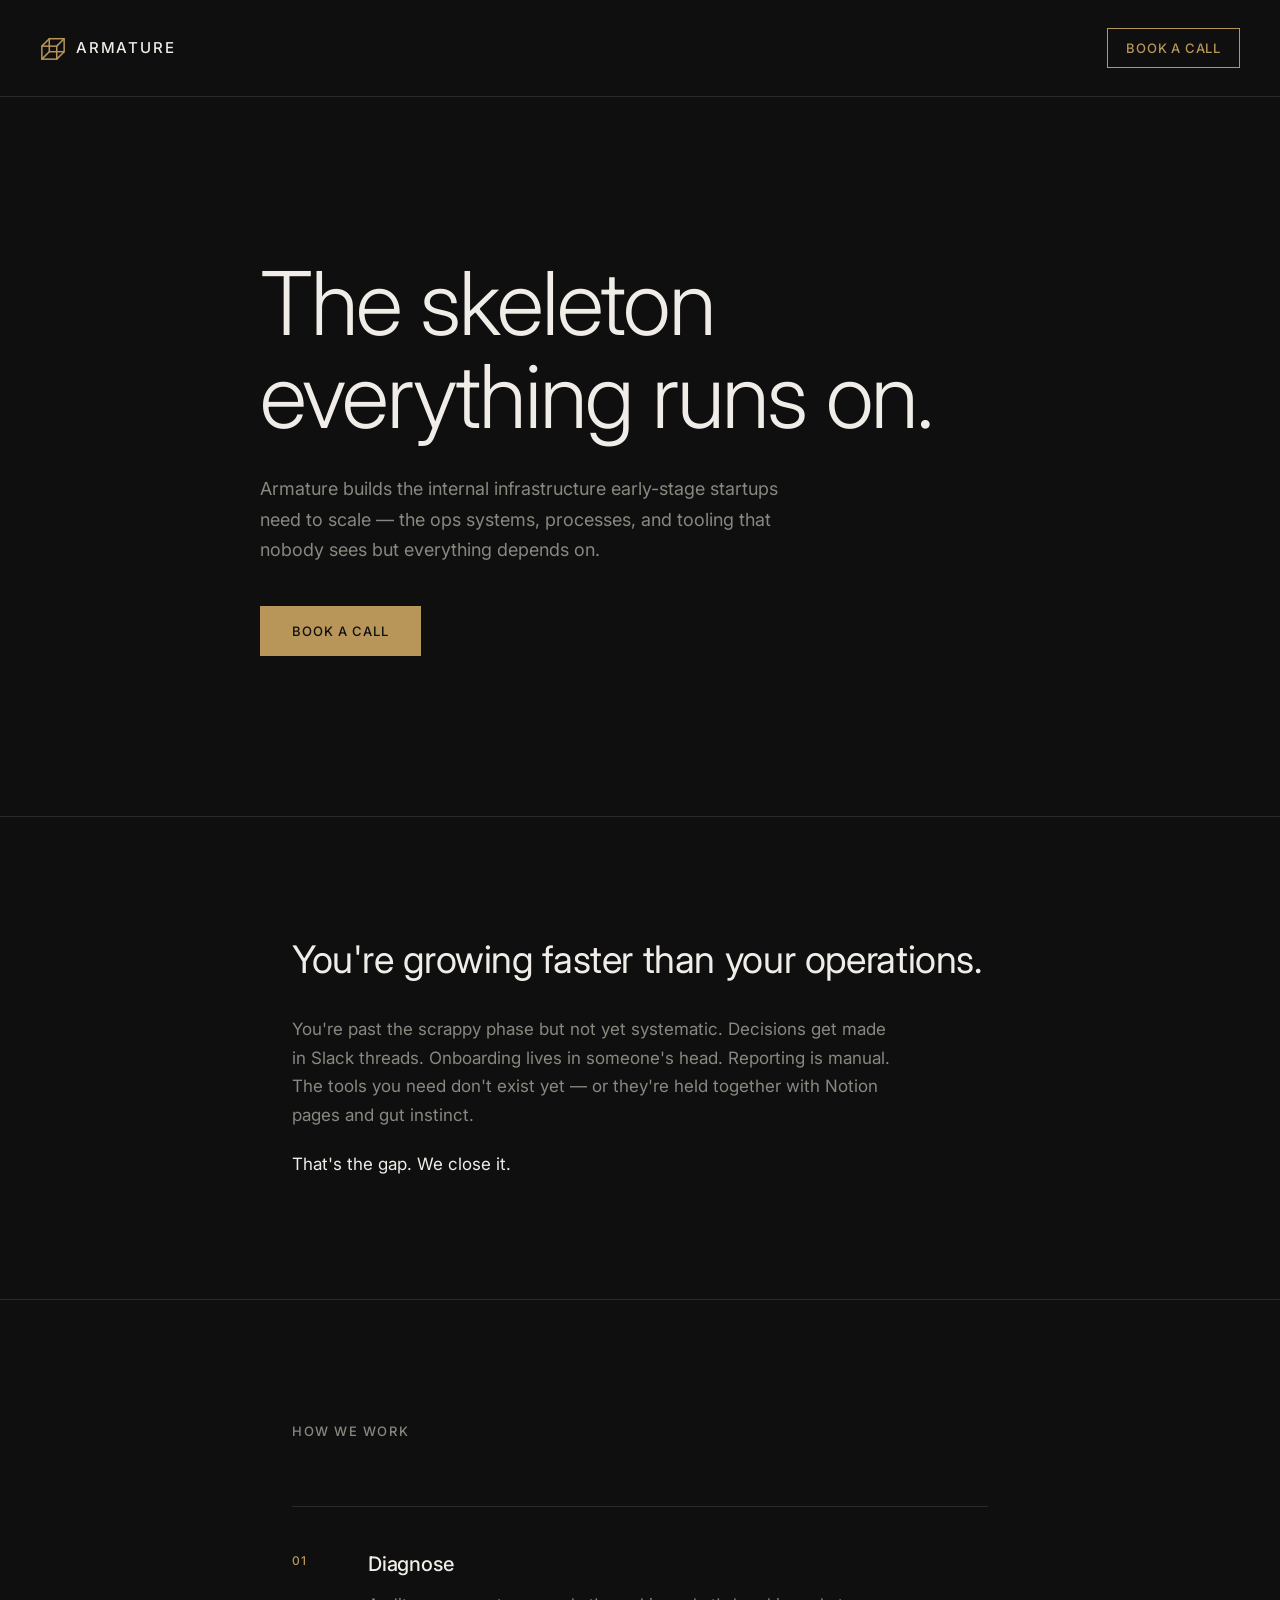
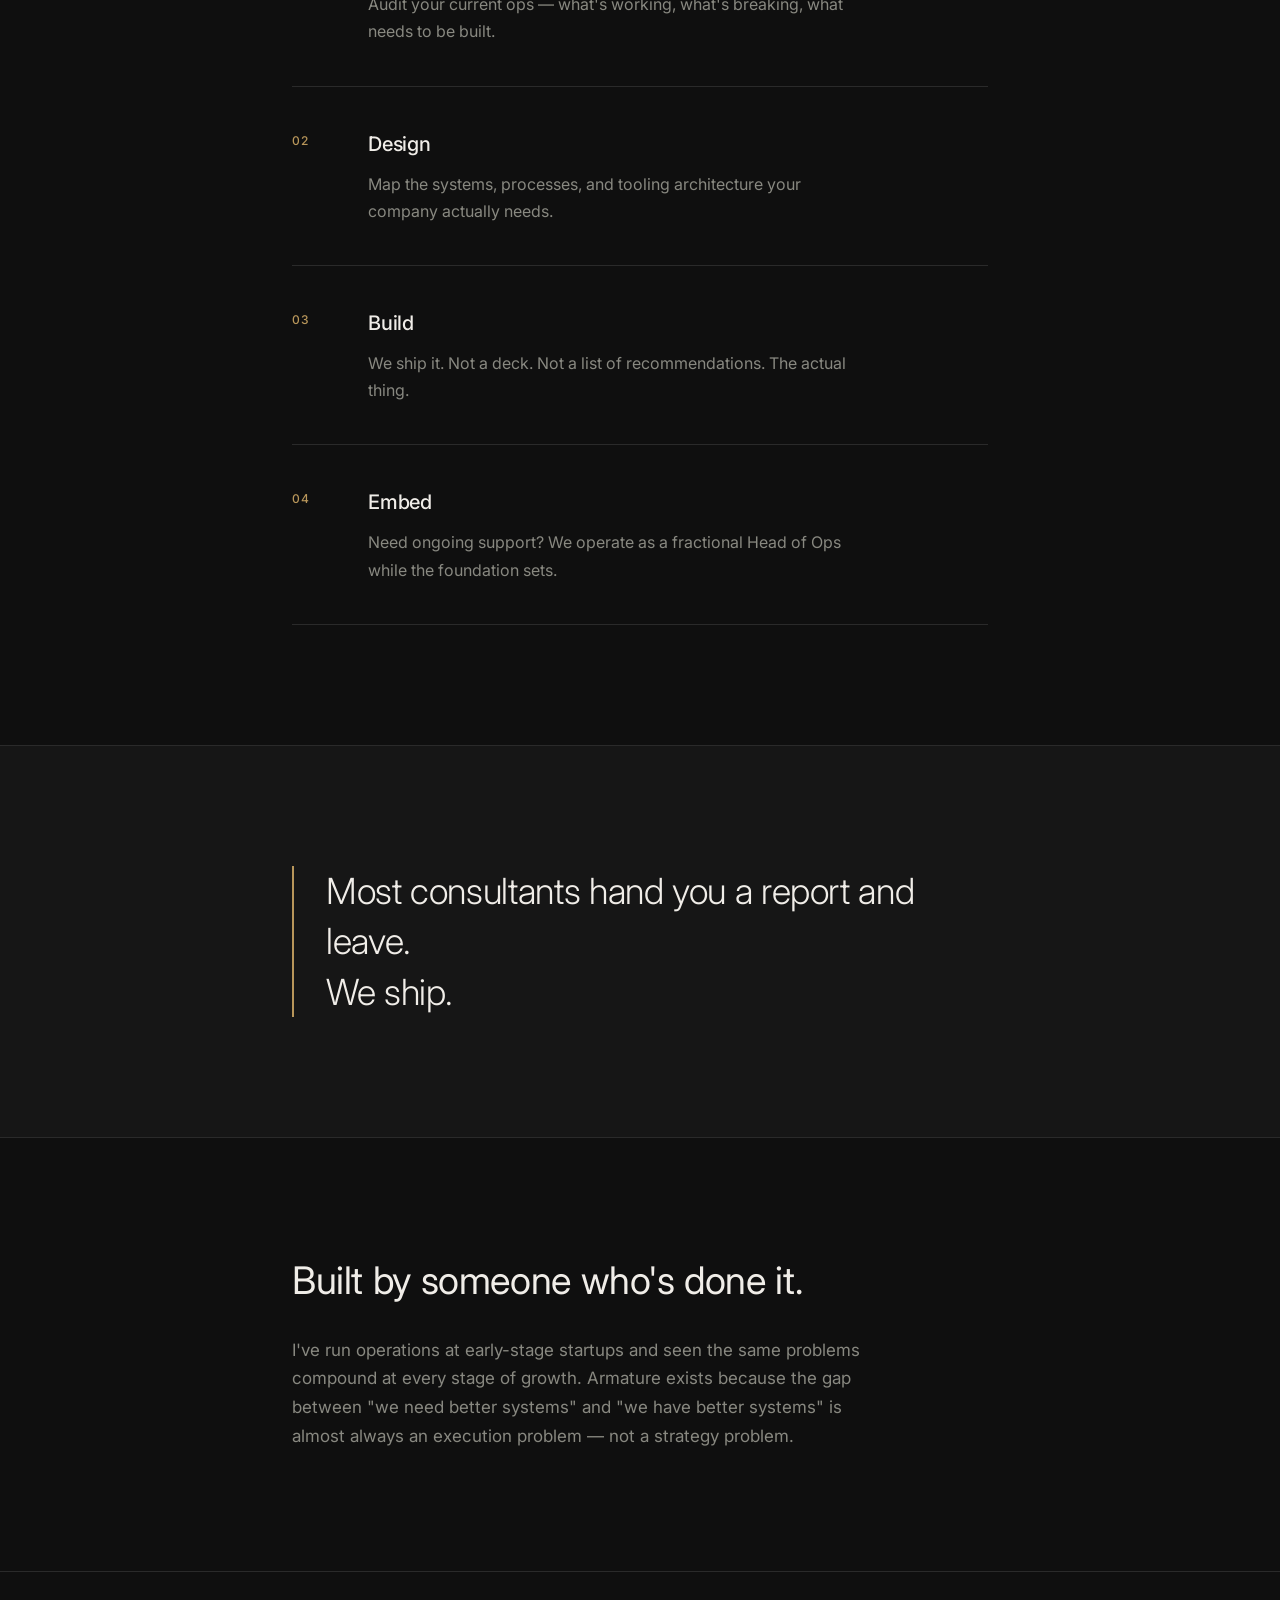
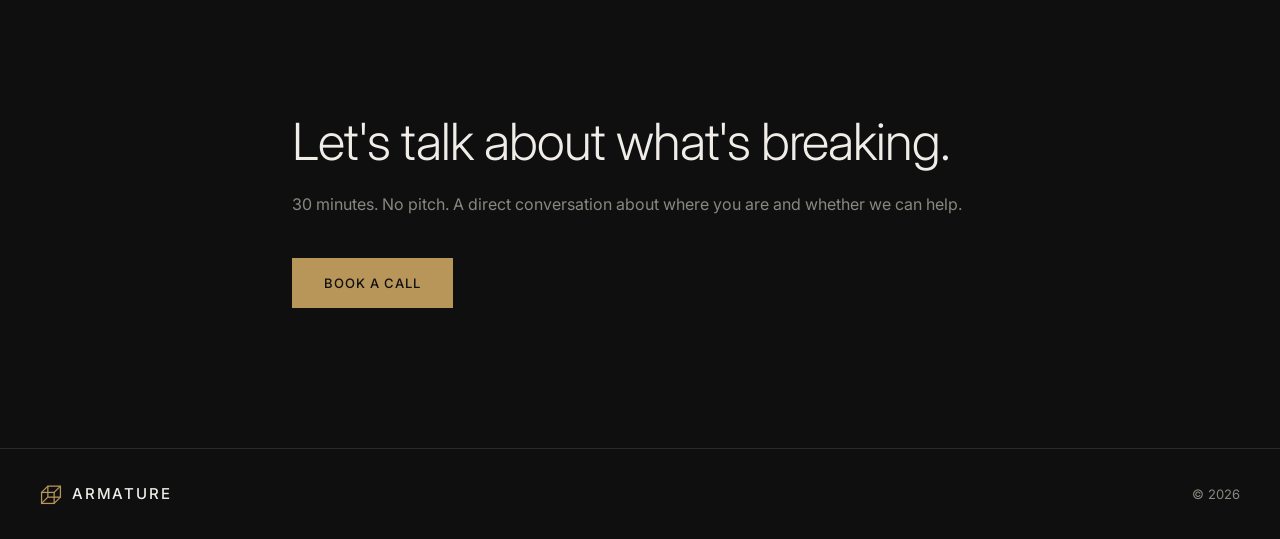
==== index.html @ 7bfe0d89 "Add files via upload" ====
<!DOCTYPE html>
<html lang="en">
<head>
  <meta charset="UTF-8" />
  <meta name="viewport" content="width=device-width, initial-scale=1.0" />
  <title>Armature — Ops Infrastructure for Startups</title>
  <link rel="preconnect" href="https://fonts.googleapis.com" />
  <link rel="preconnect" href="https://fonts.gstatic.com" crossorigin />
  <link href="https://fonts.googleapis.com/css2?family=Inter:wght@300;400;500;600&display=swap" rel="stylesheet" />
  <link rel="stylesheet" href="styles.css" />
</head>
<body>

  <!-- NAV -->
  <nav>
    <a href="#" class="wordmark">
      <svg class="logo-icon" width="26" height="26" viewBox="0 0 28 28" fill="none" xmlns="http://www.w3.org/2000/svg" aria-hidden="true">
        <!-- wireframe cube: front face, back face, 4 connecting edges -->
        <rect x="2"  y="12" width="16" height="14" stroke="#B8965A" stroke-width="1.6"/>
        <rect x="10" y="4"  width="16" height="14" stroke="#B8965A" stroke-width="1.6"/>
        <line x1="2"  y1="12" x2="10" y2="4"  stroke="#B8965A" stroke-width="1.6"/>
        <line x1="18" y1="12" x2="26" y2="4"  stroke="#B8965A" stroke-width="1.6"/>
        <line x1="18" y1="26" x2="26" y2="18" stroke="#B8965A" stroke-width="1.6"/>
        <line x1="2"  y1="26" x2="10" y2="18" stroke="#B8965A" stroke-width="1.6"/>
      </svg>
      <span>Armature</span>
    </a>
    <a href="#contact" class="nav-cta">Book a call</a>
  </nav>

  <!-- HERO -->
  <section class="hero">
    <div class="hero-inner">
      <h1>The skeleton<br>everything runs on.</h1>
      <p class="hero-sub">Armature builds the internal infrastructure early-stage startups need to scale — the ops systems, processes, and tooling that nobody sees but everything depends on.</p>
      <a href="#contact" class="btn-primary">Book a call</a>
    </div>
  </section>

  <!-- PROBLEM -->
  <section class="problem">
    <div class="container">
      <h2>You're growing faster than your operations.</h2>
      <p>You're past the scrappy phase but not yet systematic. Decisions get made in Slack threads. Onboarding lives in someone's head. Reporting is manual. The tools you need don't exist yet — or they're held together with Notion pages and gut instinct.</p>
      <p>That's the gap. We close it.</p>
    </div>
  </section>

  <!-- SERVICES -->
  <section class="services">
    <div class="container">
      <h2>How we work</h2>
      <div class="steps">

        <div class="step">
          <span class="step-num">01</span>
          <div class="step-body">
            <h3>Diagnose</h3>
            <p>Audit your current ops — what's working, what's breaking, what needs to be built.</p>
          </div>
        </div>

        <div class="step">
          <span class="step-num">02</span>
          <div class="step-body">
            <h3>Design</h3>
            <p>Map the systems, processes, and tooling architecture your company actually needs.</p>
          </div>
        </div>

        <div class="step">
          <span class="step-num">03</span>
          <div class="step-body">
            <h3>Build</h3>
            <p>We ship it. Not a deck. Not a list of recommendations. The actual thing.</p>
          </div>
        </div>

        <div class="step">
          <span class="step-num">04</span>
          <div class="step-body">
            <h3>Embed</h3>
            <p>Need ongoing support? We operate as a fractional Head of Ops while the foundation sets.</p>
          </div>
        </div>

      </div>
    </div>
  </section>

  <!-- CALLOUT -->
  <section class="callout">
    <div class="container">
      <blockquote>Most consultants hand you a report and leave.<br>We ship.</blockquote>
    </div>
  </section>

  <!-- ABOUT -->
  <section class="about">
    <div class="container">
      <h2>Built by someone who's done it.</h2>
      <p>I've run operations at early-stage startups and seen the same problems compound at every stage of growth. Armature exists because the gap between "we need better systems" and "we have better systems" is almost always an execution problem — not a strategy problem.</p>
    </div>
  </section>

  <!-- CONTACT -->
  <section class="contact" id="contact">
    <div class="container">
      <h2>Let's talk about what's breaking.</h2>
      <p>30 minutes. No pitch. A direct conversation about where you are and whether we can help.</p>
      <a href="mailto:hello@armature.co" class="btn-primary">Book a call</a>
    </div>
  </section>

  <!-- FOOTER -->
  <footer>
    <span class="wordmark">
      <svg class="logo-icon" width="22" height="22" viewBox="0 0 28 28" fill="none" xmlns="http://www.w3.org/2000/svg" aria-hidden="true">
        <rect x="2"  y="12" width="16" height="14" stroke="#B8965A" stroke-width="1.6"/>
        <rect x="10" y="4"  width="16" height="14" stroke="#B8965A" stroke-width="1.6"/>
        <line x1="2"  y1="12" x2="10" y2="4"  stroke="#B8965A" stroke-width="1.6"/>
        <line x1="18" y1="12" x2="26" y2="4"  stroke="#B8965A" stroke-width="1.6"/>
        <line x1="18" y1="26" x2="26" y2="18" stroke="#B8965A" stroke-width="1.6"/>
        <line x1="2"  y1="26" x2="10" y2="18" stroke="#B8965A" stroke-width="1.6"/>
      </svg>
      <span>Armature</span>
    </span>
    <span class="footer-copy">&copy; 2026</span>
  </footer>

</body>
</html>
---- styles.css ----
/* ─── RESET & BASE ─────────────────────────────────────────── */

*, *::before, *::after {
  box-sizing: border-box;
  margin: 0;
  padding: 0;
}

:root {
  --bg:        #0F0F0F;
  --bg-alt:    #161616;
  --border:    #2A2A2A;
  --text:      #F0EDE8;
  --muted:     #888880;
  --accent:    #B8965A;
  --font:      'Inter', system-ui, -apple-system, sans-serif;
}

html {
  scroll-behavior: smooth;
}

body {
  background: var(--bg);
  color: var(--text);
  font-family: var(--font);
  font-size: 17px;
  line-height: 1.7;
  -webkit-font-smoothing: antialiased;
}

/* ─── LAYOUT ────────────────────────────────────────────────── */

.container {
  max-width: 760px;
  margin: 0 auto;
  padding: 0 32px;
}

/* ─── NAV ───────────────────────────────────────────────────── */

nav {
  display: flex;
  justify-content: space-between;
  align-items: center;
  padding: 28px 40px;
  border-bottom: 1px solid var(--border);
  position: sticky;
  top: 0;
  background: var(--bg);
  z-index: 100;
}

.wordmark {
  display: flex;
  align-items: center;
  gap: 10px;
  font-size: 15px;
  font-weight: 500;
  letter-spacing: 0.12em;
  text-transform: uppercase;
  color: var(--text);
  text-decoration: none;
}

.logo-icon {
  flex-shrink: 0;
}

.nav-cta {
  font-size: 13px;
  font-weight: 500;
  letter-spacing: 0.06em;
  text-transform: uppercase;
  color: var(--accent);
  text-decoration: none;
  border: 1px solid var(--accent);
  padding: 8px 18px;
  transition: background 0.2s, color 0.2s;
}

.nav-cta:hover {
  background: var(--accent);
  color: var(--bg);
}

/* ─── BUTTONS ───────────────────────────────────────────────── */

.btn-primary {
  display: inline-block;
  font-size: 13px;
  font-weight: 500;
  letter-spacing: 0.08em;
  text-transform: uppercase;
  text-decoration: none;
  color: var(--bg);
  background: var(--accent);
  padding: 14px 32px;
  margin-top: 40px;
  transition: opacity 0.2s;
}

.btn-primary:hover {
  opacity: 0.85;
}

/* ─── HERO ──────────────────────────────────────────────────── */

.hero {
  min-height: 80vh;
  display: flex;
  align-items: center;
  padding: 100px 40px;
  border-bottom: 1px solid var(--border);
}

.hero-inner {
  max-width: 760px;
  margin: 0 auto;
  width: 100%;
}

.hero h1 {
  font-size: clamp(48px, 7vw, 88px);
  font-weight: 300;
  line-height: 1.05;
  letter-spacing: -0.02em;
  margin-bottom: 32px;
}

.hero-sub {
  font-size: 18px;
  color: var(--muted);
  max-width: 540px;
  line-height: 1.7;
}

/* ─── PROBLEM ───────────────────────────────────────────────── */

.problem {
  padding: 120px 0;
  border-bottom: 1px solid var(--border);
}

.problem h2 {
  font-size: clamp(26px, 3.5vw, 38px);
  font-weight: 400;
  line-height: 1.2;
  letter-spacing: -0.01em;
  margin-bottom: 32px;
}

.problem p {
  color: var(--muted);
  max-width: 600px;
  margin-bottom: 20px;
}

.problem p:last-child {
  color: var(--text);
  font-weight: 400;
  margin-bottom: 0;
}

/* ─── SERVICES ──────────────────────────────────────────────── */

.services {
  padding: 120px 0;
  border-bottom: 1px solid var(--border);
}

.services h2 {
  font-size: 13px;
  font-weight: 500;
  letter-spacing: 0.12em;
  text-transform: uppercase;
  color: var(--muted);
  margin-bottom: 64px;
}

.steps {
  display: flex;
  flex-direction: column;
  gap: 0;
}

.step {
  display: flex;
  gap: 48px;
  padding: 40px 0;
  border-top: 1px solid var(--border);
  align-items: flex-start;
}

.step:last-child {
  border-bottom: 1px solid var(--border);
}

.step-num {
  font-size: 12px;
  font-weight: 500;
  letter-spacing: 0.1em;
  color: var(--accent);
  min-width: 28px;
  margin-top: 4px;
}

.step-body h3 {
  font-size: 20px;
  font-weight: 500;
  letter-spacing: -0.01em;
  margin-bottom: 10px;
}

.step-body p {
  color: var(--muted);
  font-size: 16px;
  max-width: 480px;
}

/* ─── CALLOUT ───────────────────────────────────────────────── */

.callout {
  padding: 120px 0;
  border-bottom: 1px solid var(--border);
  background: var(--bg-alt);
}

.callout blockquote {
  font-size: clamp(24px, 3vw, 36px);
  font-weight: 300;
  line-height: 1.4;
  letter-spacing: -0.01em;
  color: var(--text);
  border-left: 2px solid var(--accent);
  padding-left: 32px;
}

/* ─── ABOUT ─────────────────────────────────────────────────── */

.about {
  padding: 120px 0;
  border-bottom: 1px solid var(--border);
}

.about h2 {
  font-size: clamp(26px, 3.5vw, 38px);
  font-weight: 400;
  line-height: 1.2;
  letter-spacing: -0.01em;
  margin-bottom: 32px;
}

.about p {
  color: var(--muted);
  max-width: 600px;
}

/* ─── CONTACT ───────────────────────────────────────────────── */

.contact {
  padding: 140px 0;
  border-bottom: 1px solid var(--border);
}

.contact h2 {
  font-size: clamp(32px, 4vw, 52px);
  font-weight: 300;
  line-height: 1.15;
  letter-spacing: -0.02em;
  margin-bottom: 20px;
}

.contact p {
  color: var(--muted);
  font-size: 16px;
}

/* ─── FOOTER ────────────────────────────────────────────────── */

footer {
  display: flex;
  justify-content: space-between;
  align-items: center;
  padding: 32px 40px;
}

.footer-copy {
  font-size: 13px;
  color: var(--muted);
}

/* ─── MOBILE ────────────────────────────────────────────────── */

@media (max-width: 640px) {
  nav {
    padding: 20px 24px;
  }

  .hero {
    padding: 80px 24px;
    min-height: 70vh;
  }

  .container {
    padding: 0 24px;
  }

  .problem,
  .services,
  .callout,
  .about,
  .contact {
    padding: 80px 0;
  }

  .step {
    gap: 24px;
  }

  footer {
    padding: 28px 24px;
  }
}
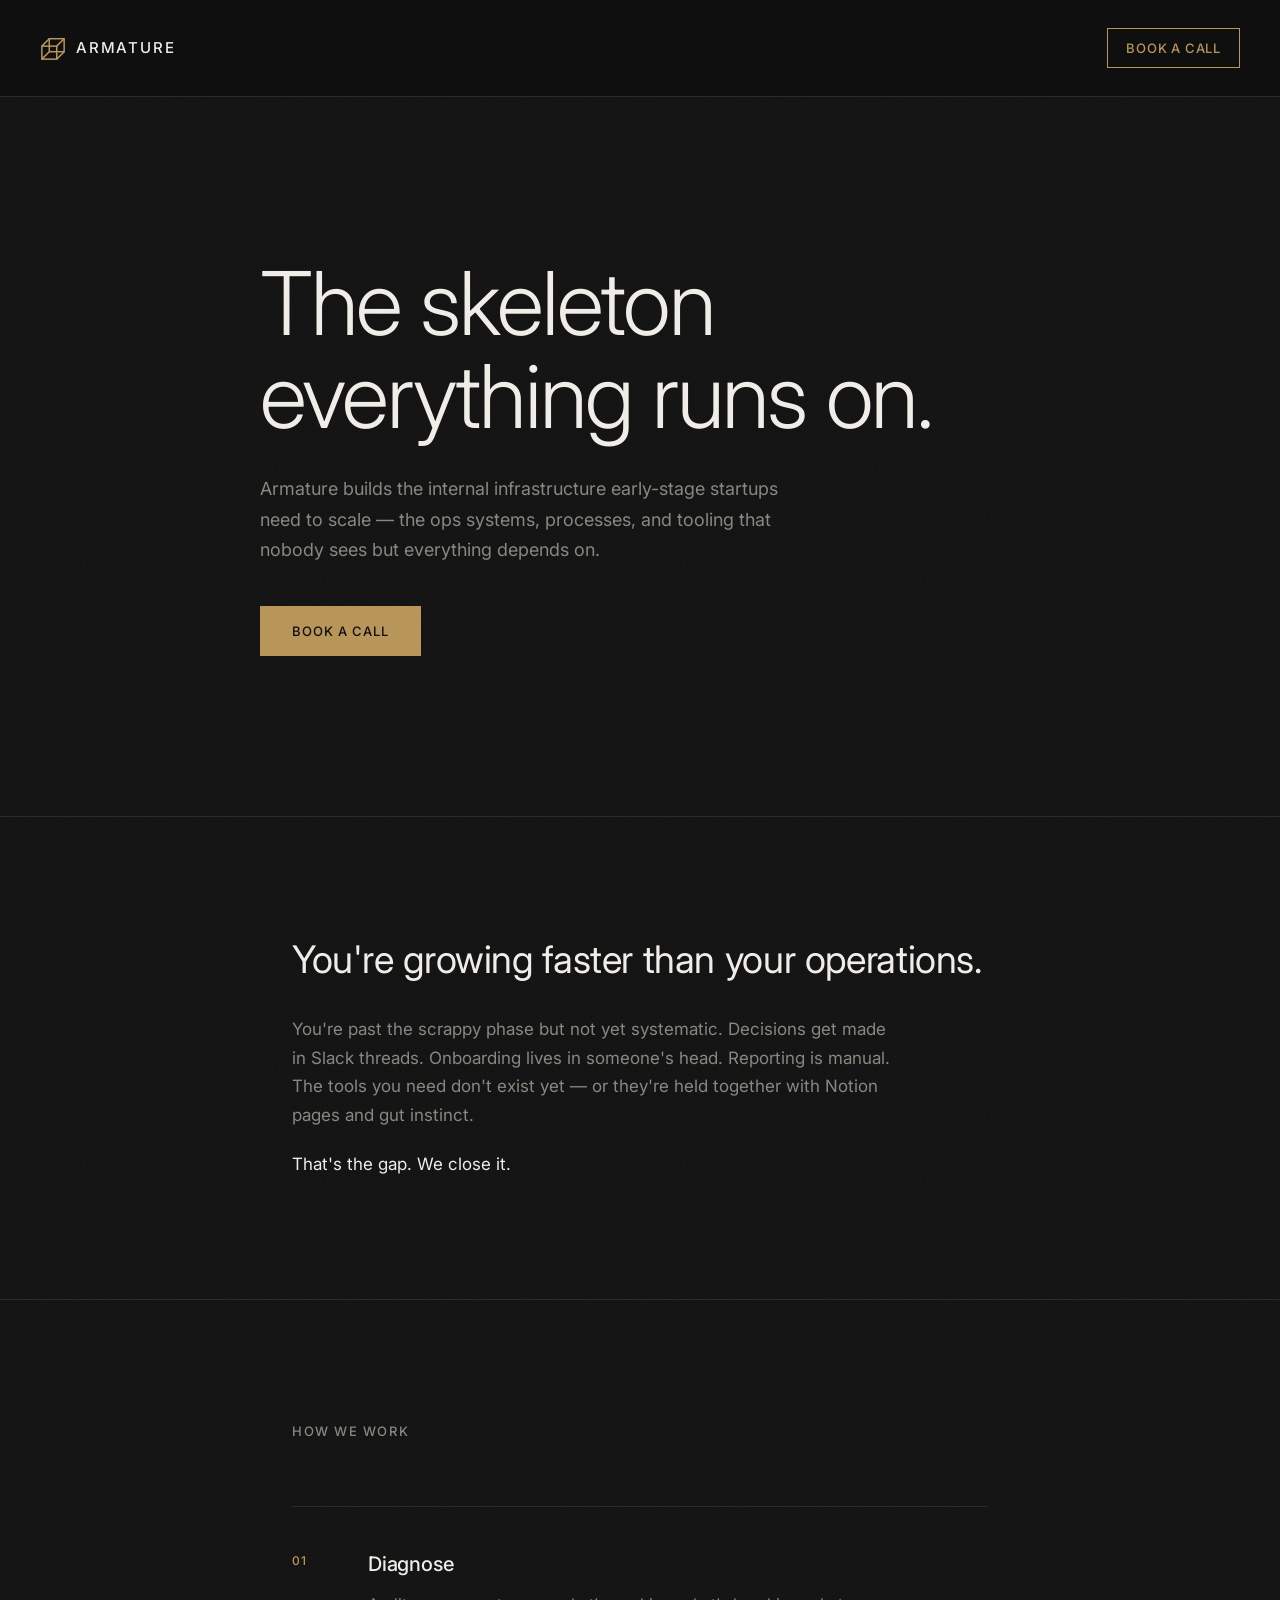
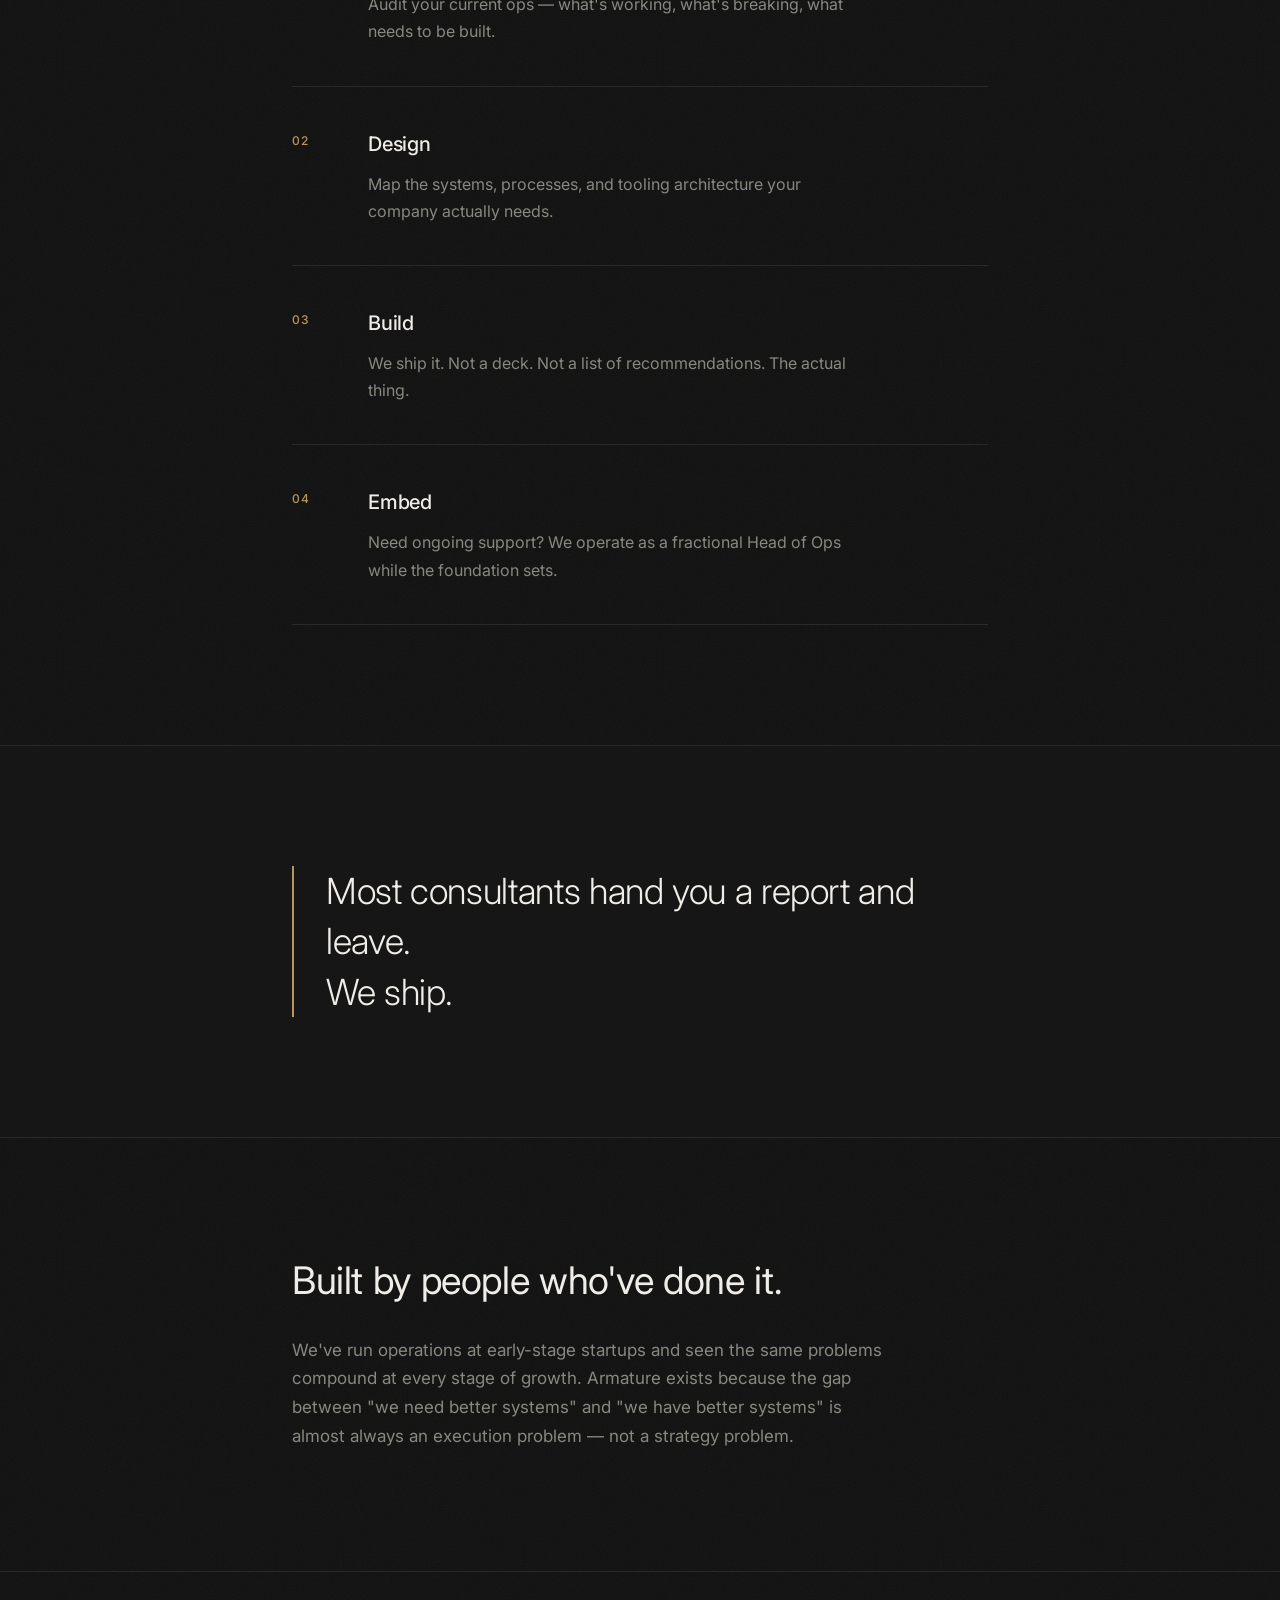
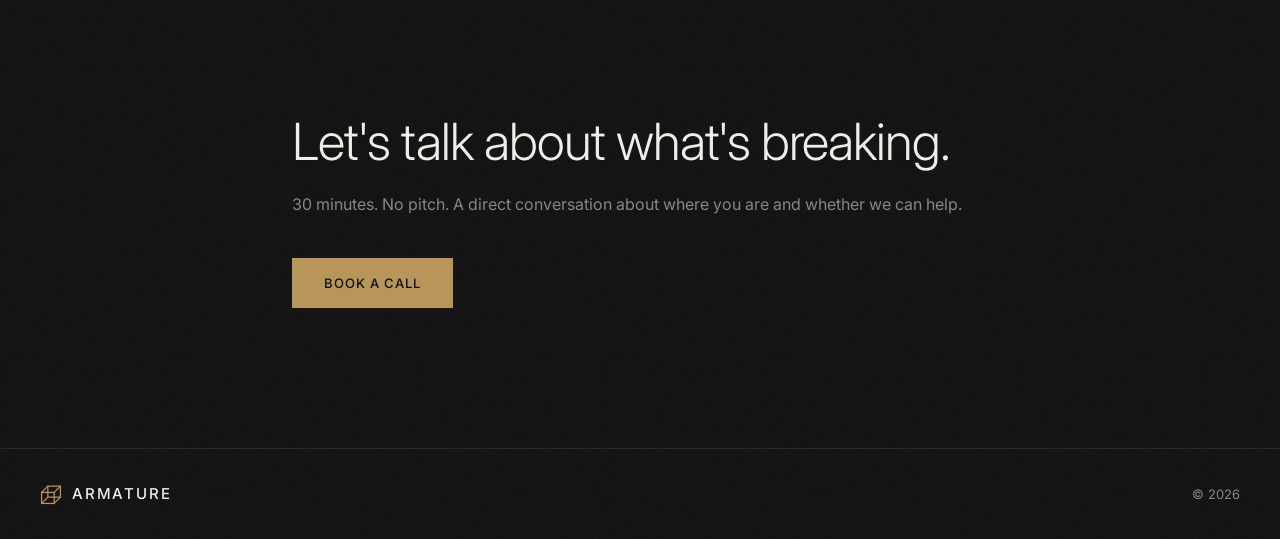
==== commit e44bed50: "Polish copy, add background texture, wire up Calendly - Subtle SVG noise grain texture on body backg" ====
--- a/index.html
+++ b/index.html
@@ -25,7 +25,7 @@
       </svg>
       <span>Armature</span>
     </a>
-    <a href="#contact" class="nav-cta">Book a call</a>
+    <a href="https://calendly.com/eric-armatureops/30min" class="nav-cta" target="_blank" rel="noopener">Book a call</a>
   </nav>
 
   <!-- HERO -->
@@ -33,7 +33,7 @@
     <div class="hero-inner">
       <h1>The skeleton<br>everything runs on.</h1>
       <p class="hero-sub">Armature builds the internal infrastructure early-stage startups need to scale — the ops systems, processes, and tooling that nobody sees but everything depends on.</p>
-      <a href="#contact" class="btn-primary">Book a call</a>
+      <a href="https://calendly.com/eric-armatureops/30min" class="btn-primary" target="_blank" rel="noopener">Book a call</a>
     </div>
   </section>
 
@@ -98,8 +98,8 @@
   <!-- ABOUT -->
   <section class="about">
     <div class="container">
-      <h2>Built by someone who's done it.</h2>
-      <p>I've run operations at early-stage startups and seen the same problems compound at every stage of growth. Armature exists because the gap between "we need better systems" and "we have better systems" is almost always an execution problem — not a strategy problem.</p>
+      <h2>Built by people who've done it.</h2>
+      <p>We've run operations at early-stage startups and seen the same problems compound at every stage of growth. Armature exists because the gap between "we need better systems" and "we have better systems" is almost always an execution problem — not a strategy problem.</p>
     </div>
   </section>
 
@@ -108,7 +108,7 @@
     <div class="container">
       <h2>Let's talk about what's breaking.</h2>
       <p>30 minutes. No pitch. A direct conversation about where you are and whether we can help.</p>
-      <a href="mailto:hello@armature.co" class="btn-primary">Book a call</a>
+      <a href="https://calendly.com/eric-armatureops/30min" class="btn-primary" target="_blank" rel="noopener">Book a call</a>
     </div>
   </section>
 
--- a/styles.css
+++ b/styles.css
@@ -21,7 +21,8 @@
 }
 
 body {
-  background: var(--bg);
+  background-color: var(--bg);
+  background-image: url("data:image/svg+xml,%3Csvg xmlns='http://www.w3.org/2000/svg' width='300' height='300'%3E%3Cfilter id='n'%3E%3CfeTurbulence type='fractalNoise' baseFrequency='0.8' numOctaves='4' stitchTiles='stitch'/%3E%3C/filter%3E%3Crect width='300' height='300' filter='url(%23n)' opacity='0.06'/%3E%3C/svg%3E");
   color: var(--text);
   font-family: var(--font);
   font-size: 17px;
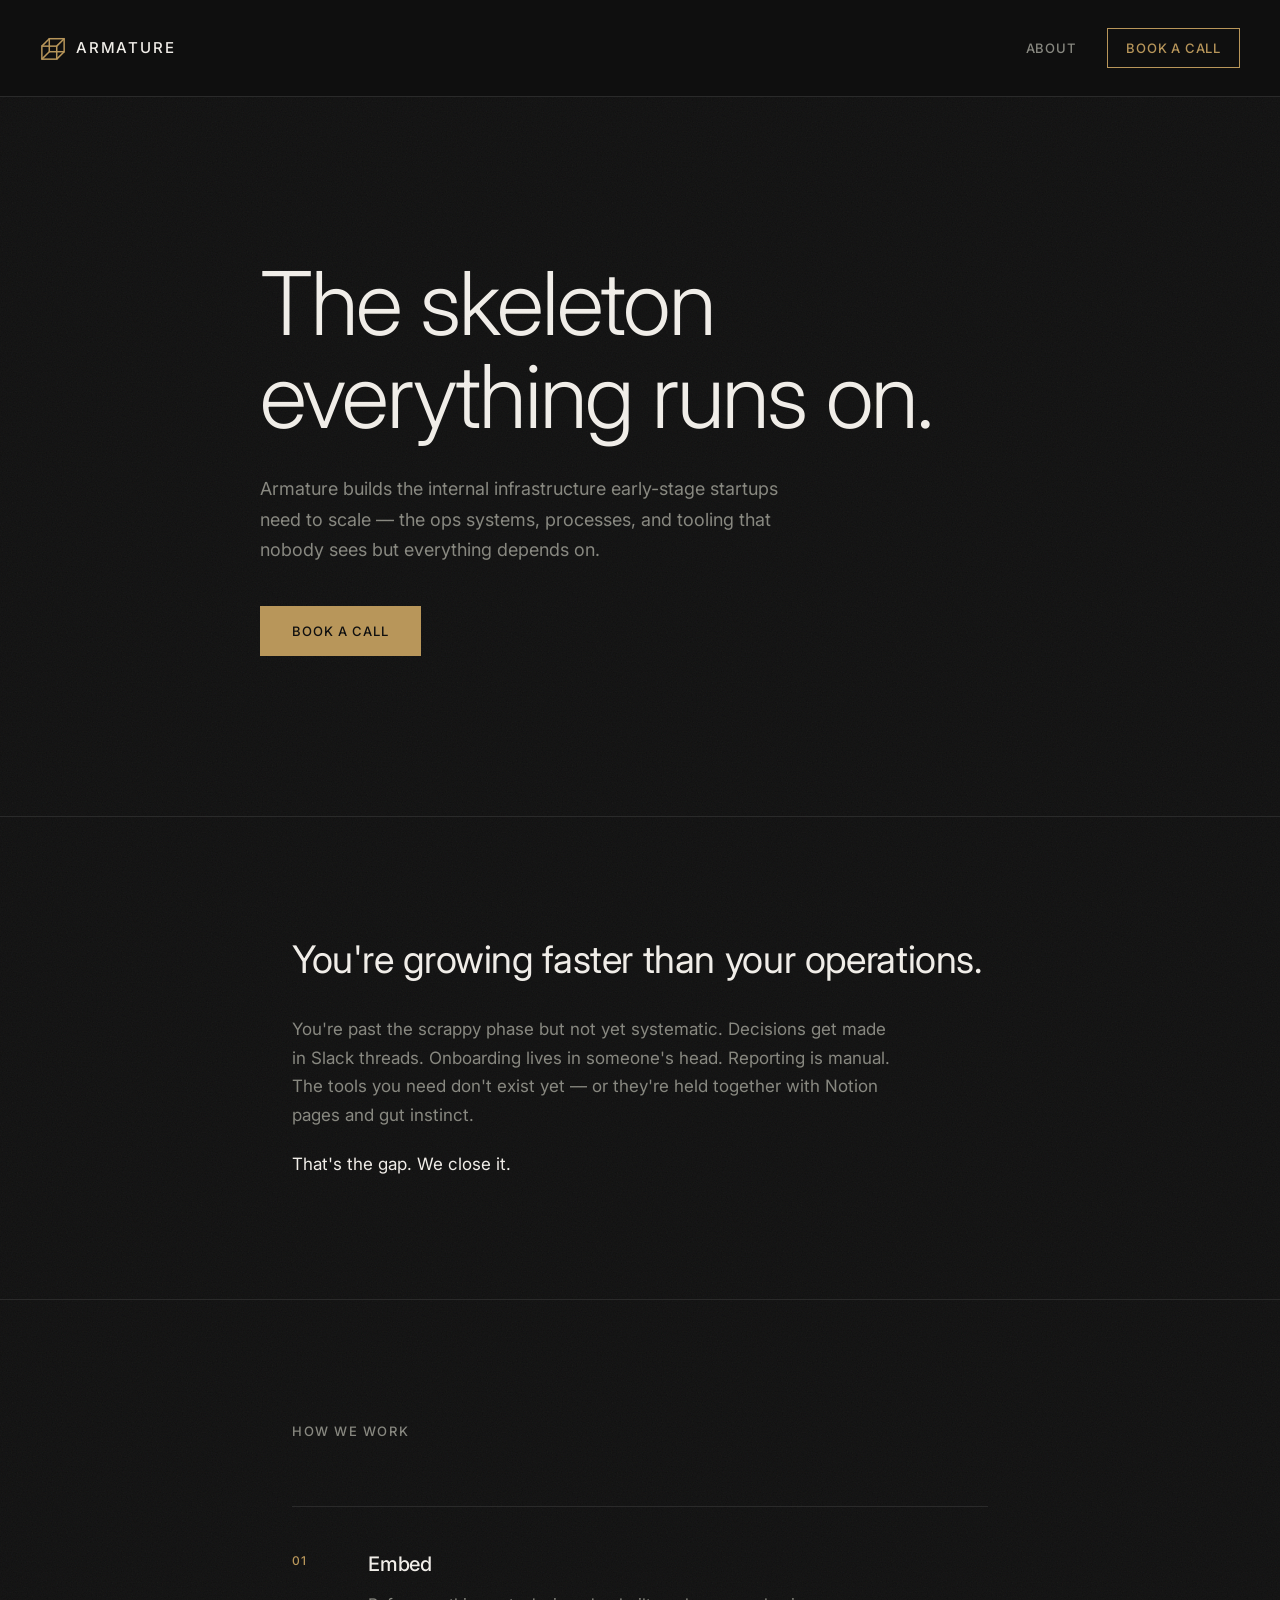
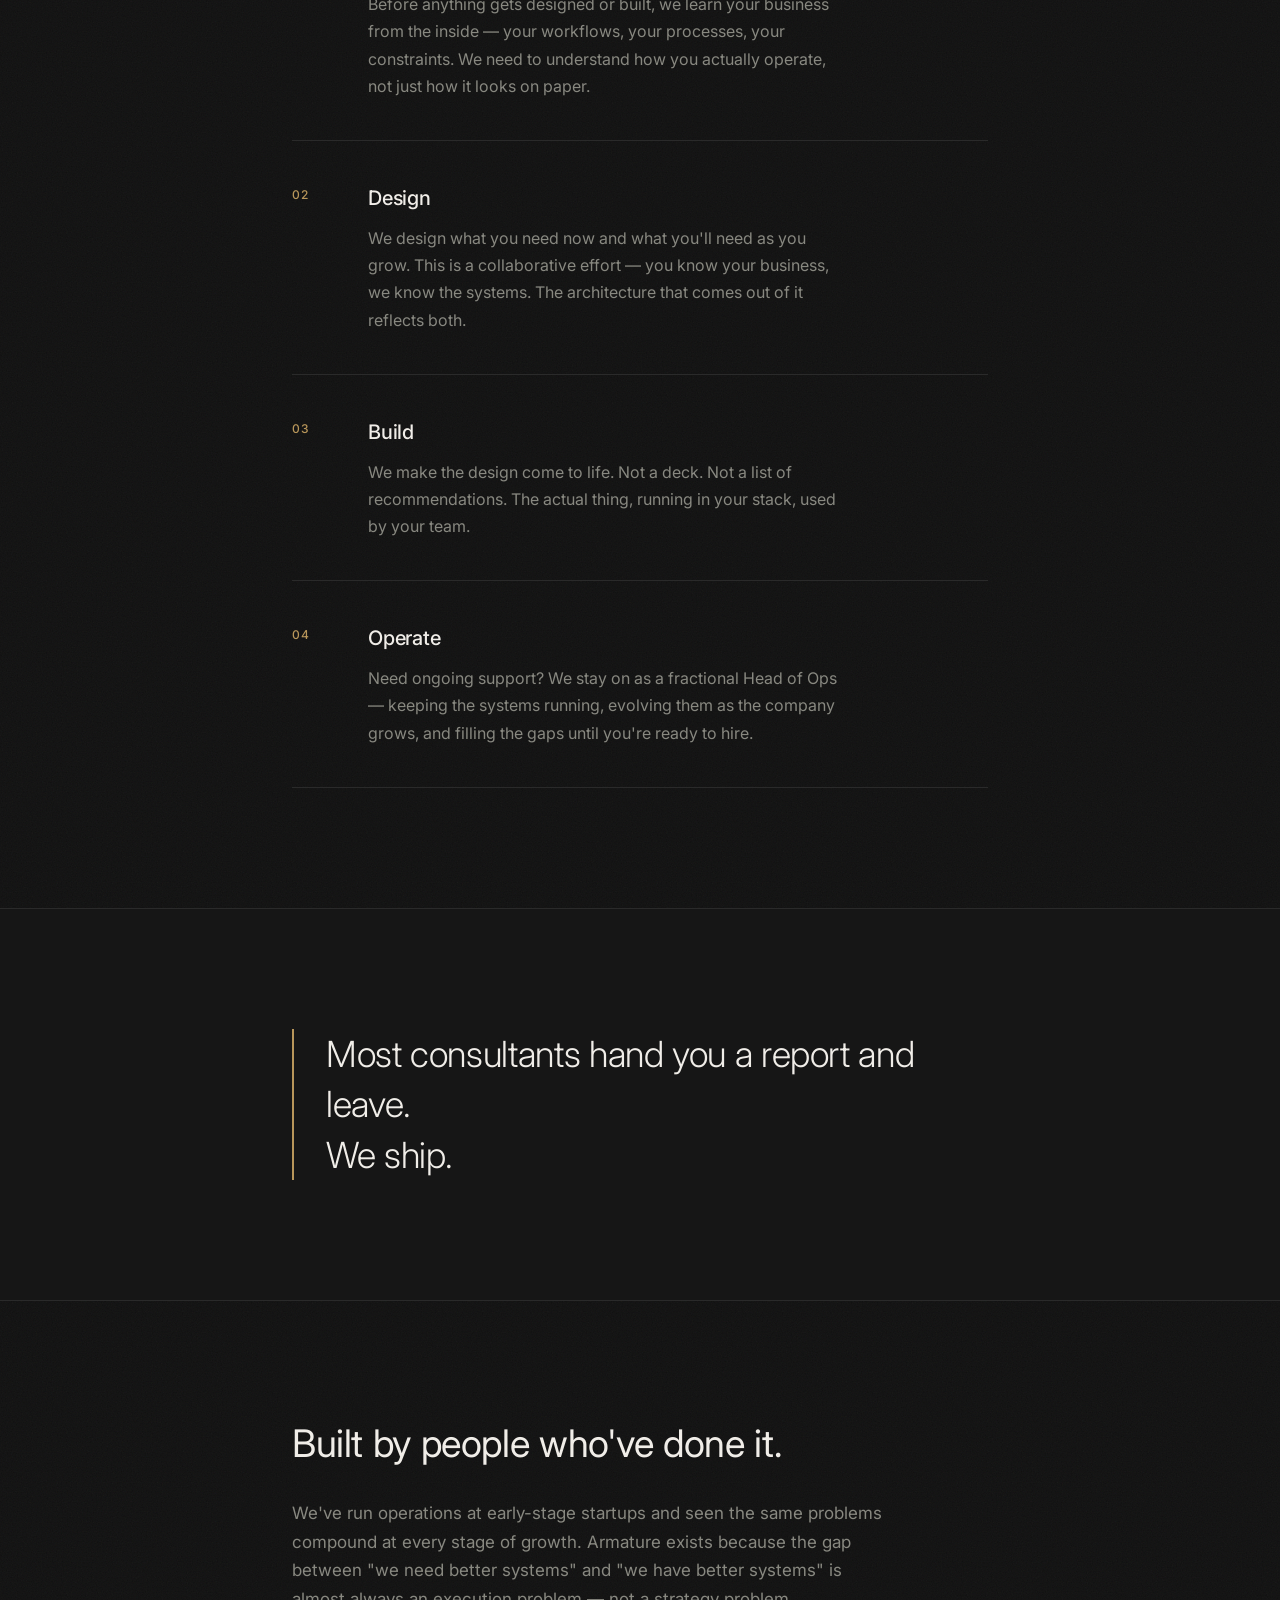
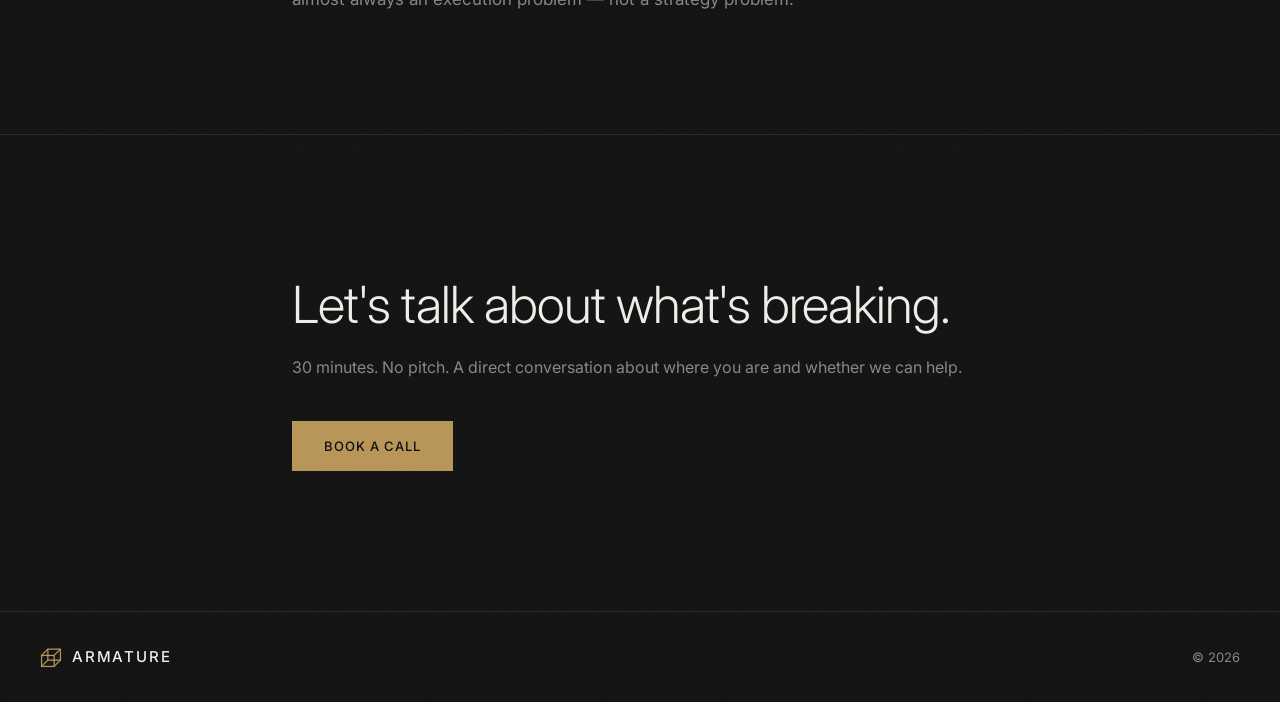
==== commit d4a81c52: "Rewrite How we work section: Embed / Design / Build / Operate" ====
--- a/index.html
+++ b/index.html
@@ -25,7 +25,10 @@
       </svg>
       <span>Armature</span>
     </a>
-    <a href="https://calendly.com/eric-armatureops/30min" class="nav-cta" target="_blank" rel="noopener">Book a call</a>
+    <div class="nav-links">
+      <a href="/about.html" class="nav-link">About</a>
+      <a href="https://calendly.com/eric-armatureops/30min" class="nav-cta" target="_blank" rel="noopener">Book a call</a>
+    </div>
   </nav>
 
   <!-- HERO -->
@@ -55,8 +58,8 @@
         <div class="step">
           <span class="step-num">01</span>
           <div class="step-body">
-            <h3>Diagnose</h3>
-            <p>Audit your current ops — what's working, what's breaking, what needs to be built.</p>
+            <h3>Embed</h3>
+            <p>Before anything gets designed or built, we learn your business from the inside — your workflows, your processes, your constraints. We need to understand how you actually operate, not just how it looks on paper.</p>
           </div>
         </div>
 
@@ -64,7 +67,7 @@
           <span class="step-num">02</span>
           <div class="step-body">
             <h3>Design</h3>
-            <p>Map the systems, processes, and tooling architecture your company actually needs.</p>
+            <p>We design what you need now and what you'll need as you grow. This is a collaborative effort — you know your business, we know the systems. The architecture that comes out of it reflects both.</p>
           </div>
         </div>
 
@@ -72,15 +75,15 @@
           <span class="step-num">03</span>
           <div class="step-body">
             <h3>Build</h3>
-            <p>We ship it. Not a deck. Not a list of recommendations. The actual thing.</p>
+            <p>We make the design come to life. Not a deck. Not a list of recommendations. The actual thing, running in your stack, used by your team.</p>
           </div>
         </div>
 
         <div class="step">
           <span class="step-num">04</span>
           <div class="step-body">
-            <h3>Embed</h3>
-            <p>Need ongoing support? We operate as a fractional Head of Ops while the foundation sets.</p>
+            <h3>Operate</h3>
+            <p>Need ongoing support? We stay on as a fractional Head of Ops — keeping the systems running, evolving them as the company grows, and filling the gaps until you're ready to hire.</p>
           </div>
         </div>
 
--- a/styles.css
+++ b/styles.css
@@ -68,6 +68,27 @@
   flex-shrink: 0;
 }
 
+.nav-links {
+  display: flex;
+  align-items: center;
+  gap: 32px;
+}
+
+.nav-link {
+  font-size: 13px;
+  font-weight: 500;
+  letter-spacing: 0.06em;
+  text-transform: uppercase;
+  color: var(--muted);
+  text-decoration: none;
+  transition: color 0.2s;
+}
+
+.nav-link:hover,
+.nav-link--active {
+  color: var(--text);
+}
+
 .nav-cta {
   font-size: 13px;
   font-weight: 500;
@@ -255,6 +276,11 @@
 .about p {
   color: var(--muted);
   max-width: 600px;
+  margin-bottom: 20px;
+}
+
+.about p:last-child {
+  margin-bottom: 0;
 }
 
 /* ─── CONTACT ───────────────────────────────────────────────── */
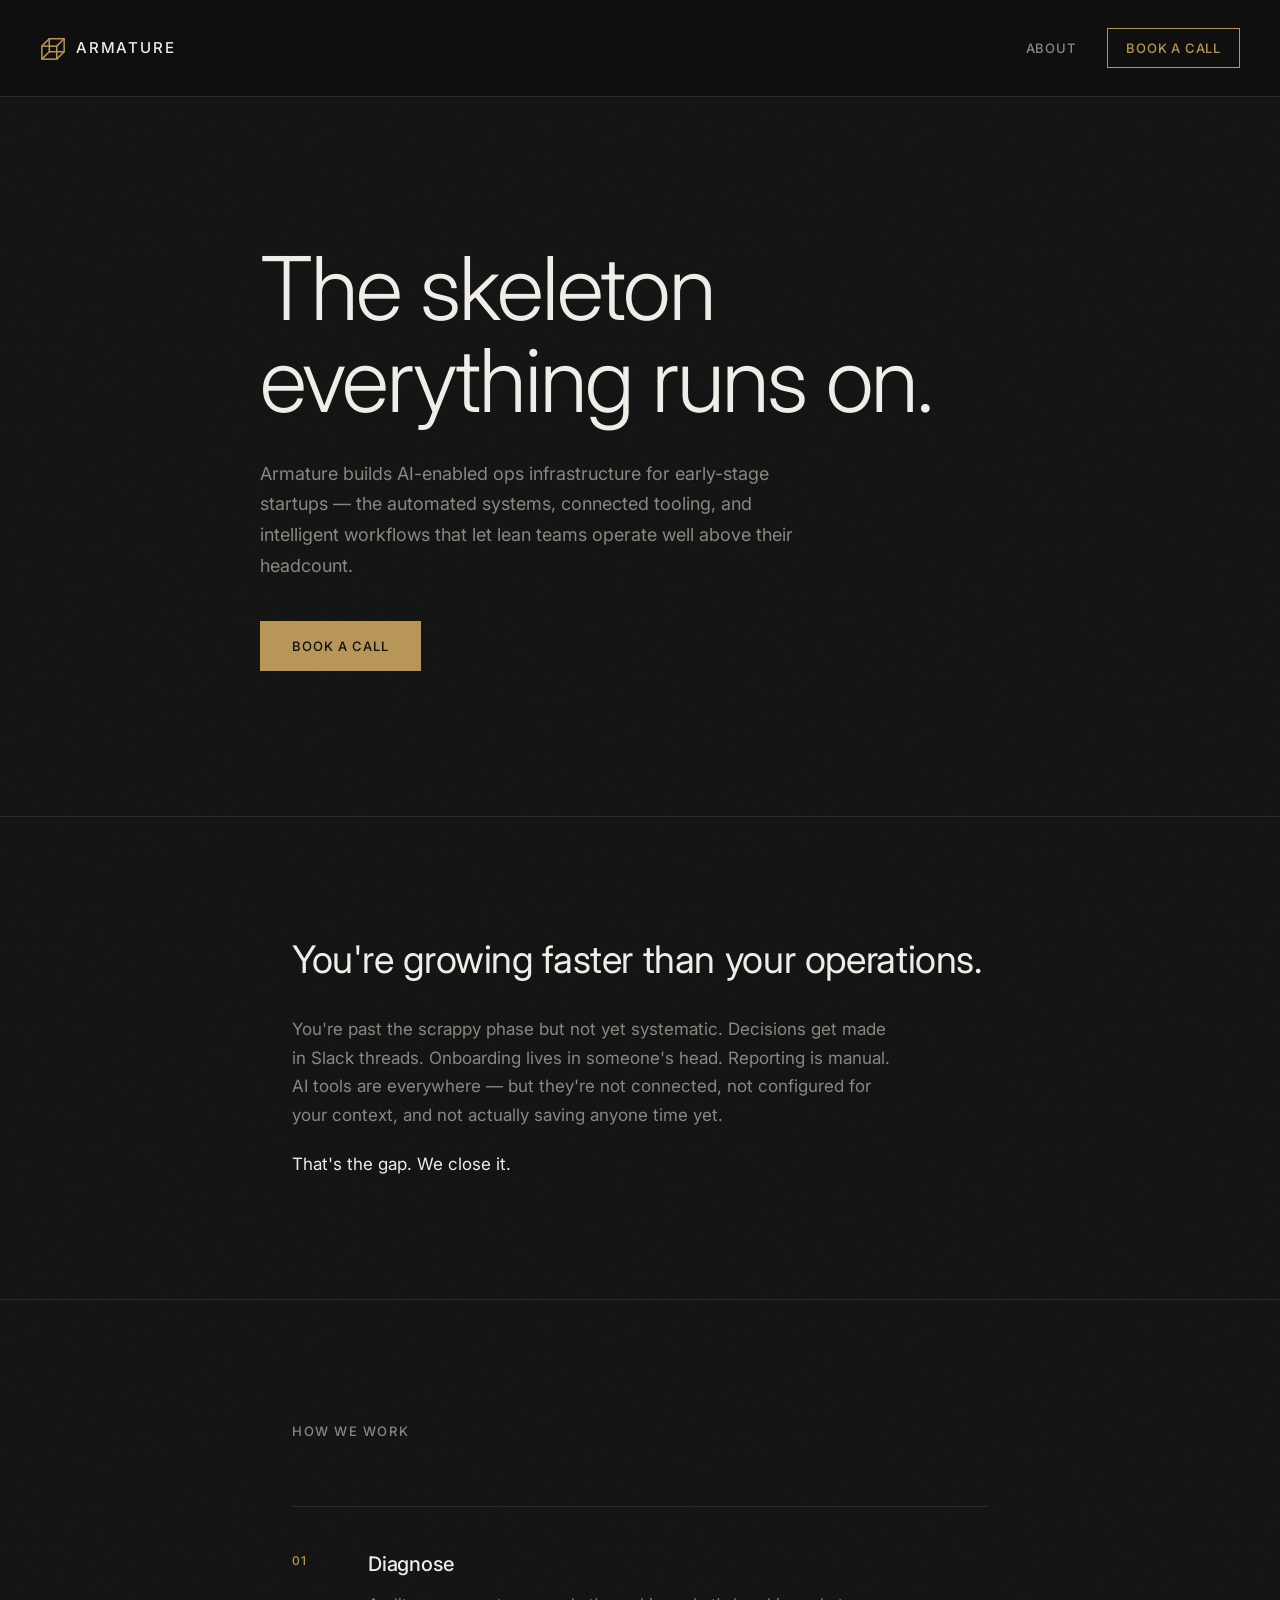
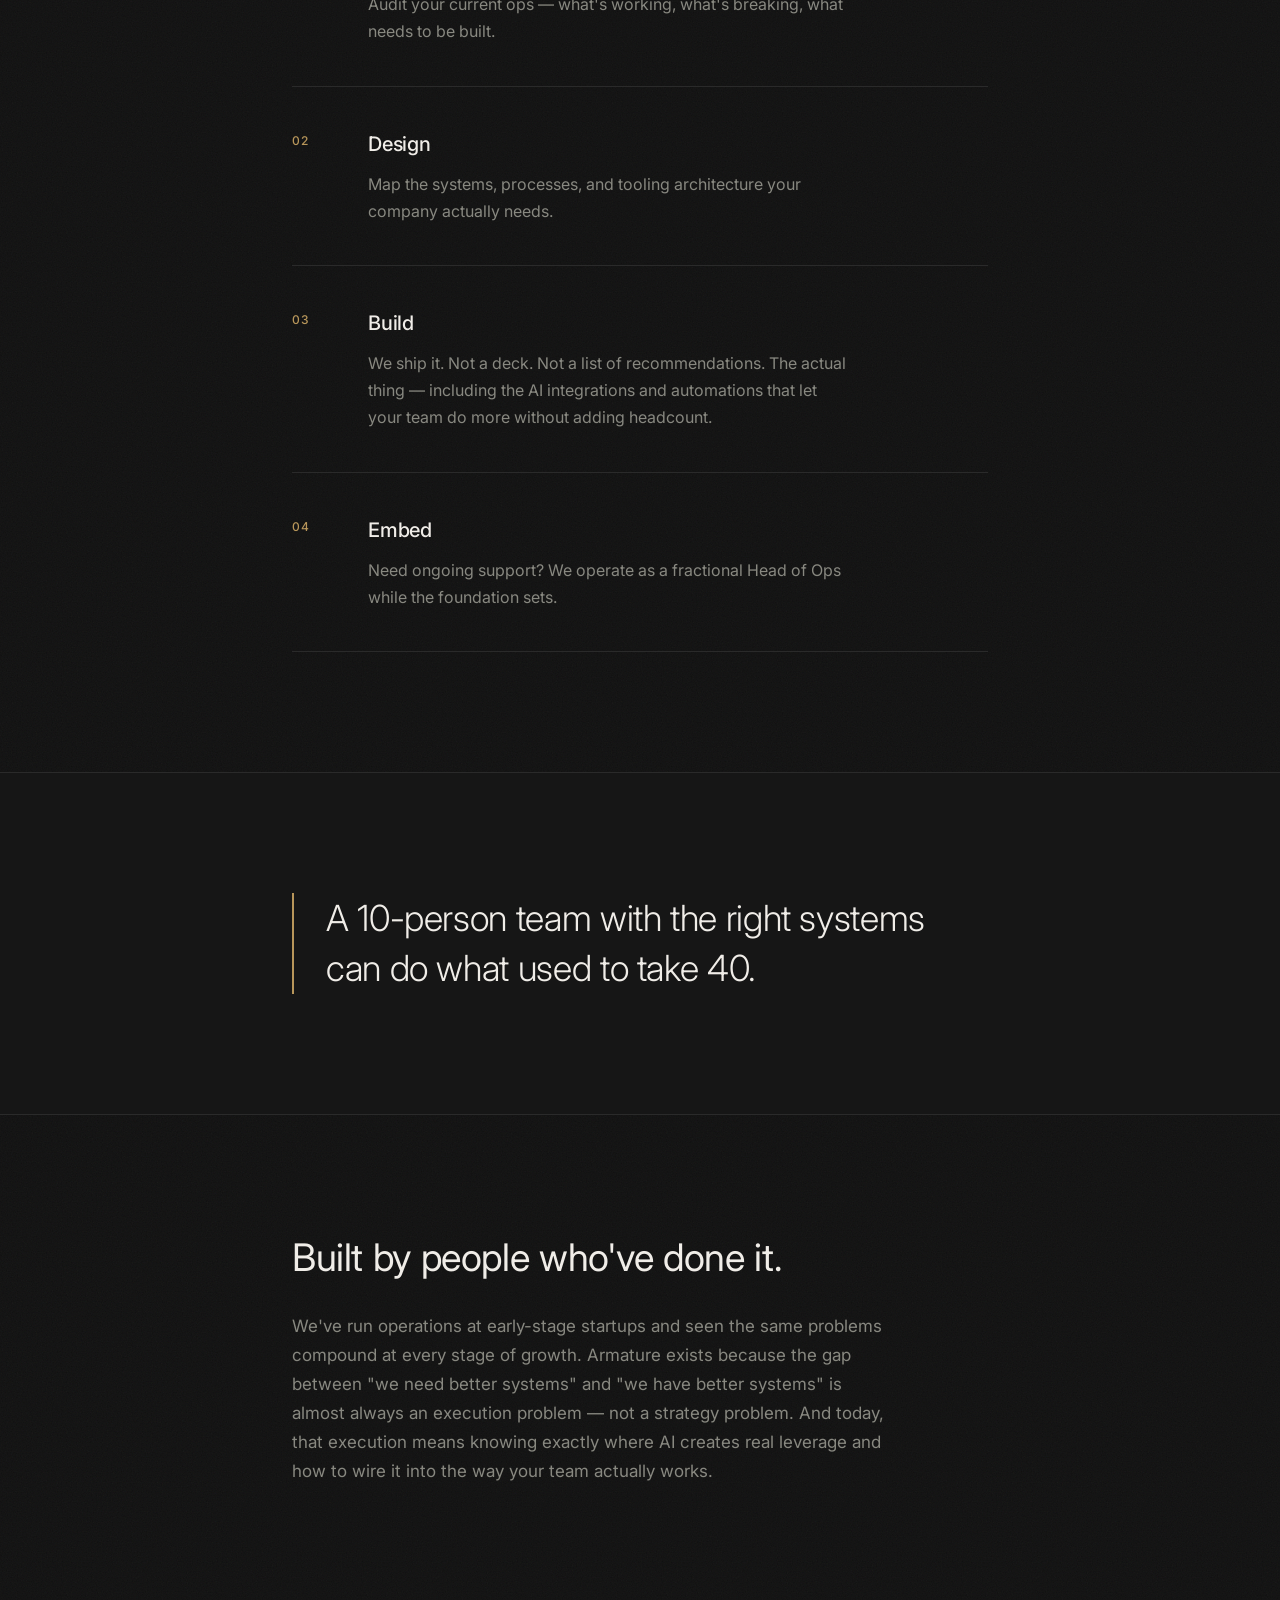
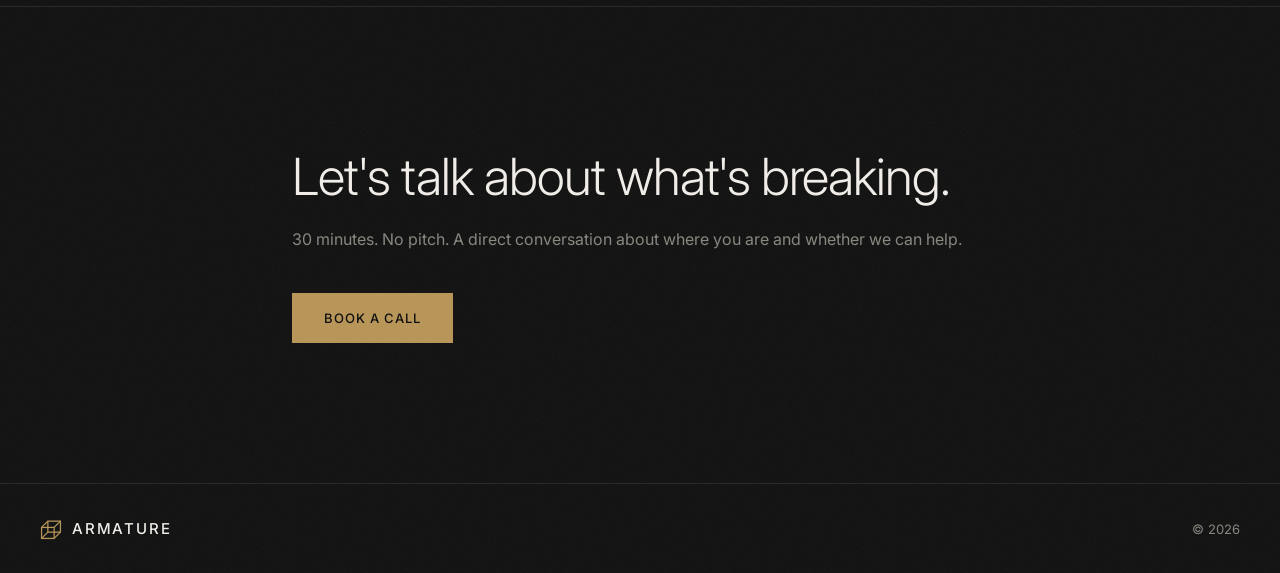
==== commit f68c3ee1: "Lean messaging into AI enablement and small-team leverage Updates copy across index.html and about.h" ====
--- a/index.html
+++ b/index.html
@@ -3,7 +3,7 @@
 <head>
   <meta charset="UTF-8" />
   <meta name="viewport" content="width=device-width, initial-scale=1.0" />
-  <title>Armature — Ops Infrastructure for Startups</title>
+  <title>Armature — AI-Enabled Ops for Startups</title>
   <link rel="preconnect" href="https://fonts.googleapis.com" />
   <link rel="preconnect" href="https://fonts.gstatic.com" crossorigin />
   <link href="https://fonts.googleapis.com/css2?family=Inter:wght@300;400;500;600&display=swap" rel="stylesheet" />
@@ -35,7 +35,7 @@
   <section class="hero">
     <div class="hero-inner">
       <h1>The skeleton<br>everything runs on.</h1>
-      <p class="hero-sub">Armature builds the internal infrastructure early-stage startups need to scale — the ops systems, processes, and tooling that nobody sees but everything depends on.</p>
+      <p class="hero-sub">Armature builds AI-enabled ops infrastructure for early-stage startups — the automated systems, connected tooling, and intelligent workflows that let lean teams operate well above their headcount.</p>
       <a href="https://calendly.com/eric-armatureops/30min" class="btn-primary" target="_blank" rel="noopener">Book a call</a>
     </div>
   </section>
@@ -44,7 +44,7 @@
   <section class="problem">
     <div class="container">
       <h2>You're growing faster than your operations.</h2>
-      <p>You're past the scrappy phase but not yet systematic. Decisions get made in Slack threads. Onboarding lives in someone's head. Reporting is manual. The tools you need don't exist yet — or they're held together with Notion pages and gut instinct.</p>
+      <p>You're past the scrappy phase but not yet systematic. Decisions get made in Slack threads. Onboarding lives in someone's head. Reporting is manual. AI tools are everywhere — but they're not connected, not configured for your context, and not actually saving anyone time yet.</p>
       <p>That's the gap. We close it.</p>
     </div>
   </section>
@@ -58,8 +58,8 @@
         <div class="step">
           <span class="step-num">01</span>
           <div class="step-body">
-            <h3>Embed</h3>
-            <p>Before anything gets designed or built, we learn your business from the inside — your workflows, your processes, your constraints. We need to understand how you actually operate, not just how it looks on paper.</p>
+            <h3>Diagnose</h3>
+            <p>Audit your current ops — what's working, what's breaking, what needs to be built.</p>
           </div>
         </div>
 
@@ -67,7 +67,7 @@
           <span class="step-num">02</span>
           <div class="step-body">
             <h3>Design</h3>
-            <p>We design what you need now and what you'll need as you grow. This is a collaborative effort — you know your business, we know the systems. The architecture that comes out of it reflects both.</p>
+            <p>Map the systems, processes, and tooling architecture your company actually needs.</p>
           </div>
         </div>
 
@@ -75,15 +75,15 @@
           <span class="step-num">03</span>
           <div class="step-body">
             <h3>Build</h3>
-            <p>We make the design come to life. Not a deck. Not a list of recommendations. The actual thing, running in your stack, used by your team.</p>
+            <p>We ship it. Not a deck. Not a list of recommendations. The actual thing — including the AI integrations and automations that let your team do more without adding headcount.</p>
           </div>
         </div>
 
         <div class="step">
           <span class="step-num">04</span>
           <div class="step-body">
-            <h3>Operate</h3>
-            <p>Need ongoing support? We stay on as a fractional Head of Ops — keeping the systems running, evolving them as the company grows, and filling the gaps until you're ready to hire.</p>
+            <h3>Embed</h3>
+            <p>Need ongoing support? We operate as a fractional Head of Ops while the foundation sets.</p>
           </div>
         </div>
 
@@ -94,7 +94,7 @@
   <!-- CALLOUT -->
   <section class="callout">
     <div class="container">
-      <blockquote>Most consultants hand you a report and leave.<br>We ship.</blockquote>
+      <blockquote>A 10-person team with the right systems<br>can do what used to take 40.</blockquote>
     </div>
   </section>
 
@@ -102,7 +102,7 @@
   <section class="about">
     <div class="container">
       <h2>Built by people who've done it.</h2>
-      <p>We've run operations at early-stage startups and seen the same problems compound at every stage of growth. Armature exists because the gap between "we need better systems" and "we have better systems" is almost always an execution problem — not a strategy problem.</p>
+      <p>We've run operations at early-stage startups and seen the same problems compound at every stage of growth. Armature exists because the gap between "we need better systems" and "we have better systems" is almost always an execution problem — not a strategy problem. And today, that execution means knowing exactly where AI creates real leverage and how to wire it into the way your team actually works.</p>
     </div>
   </section>
 
